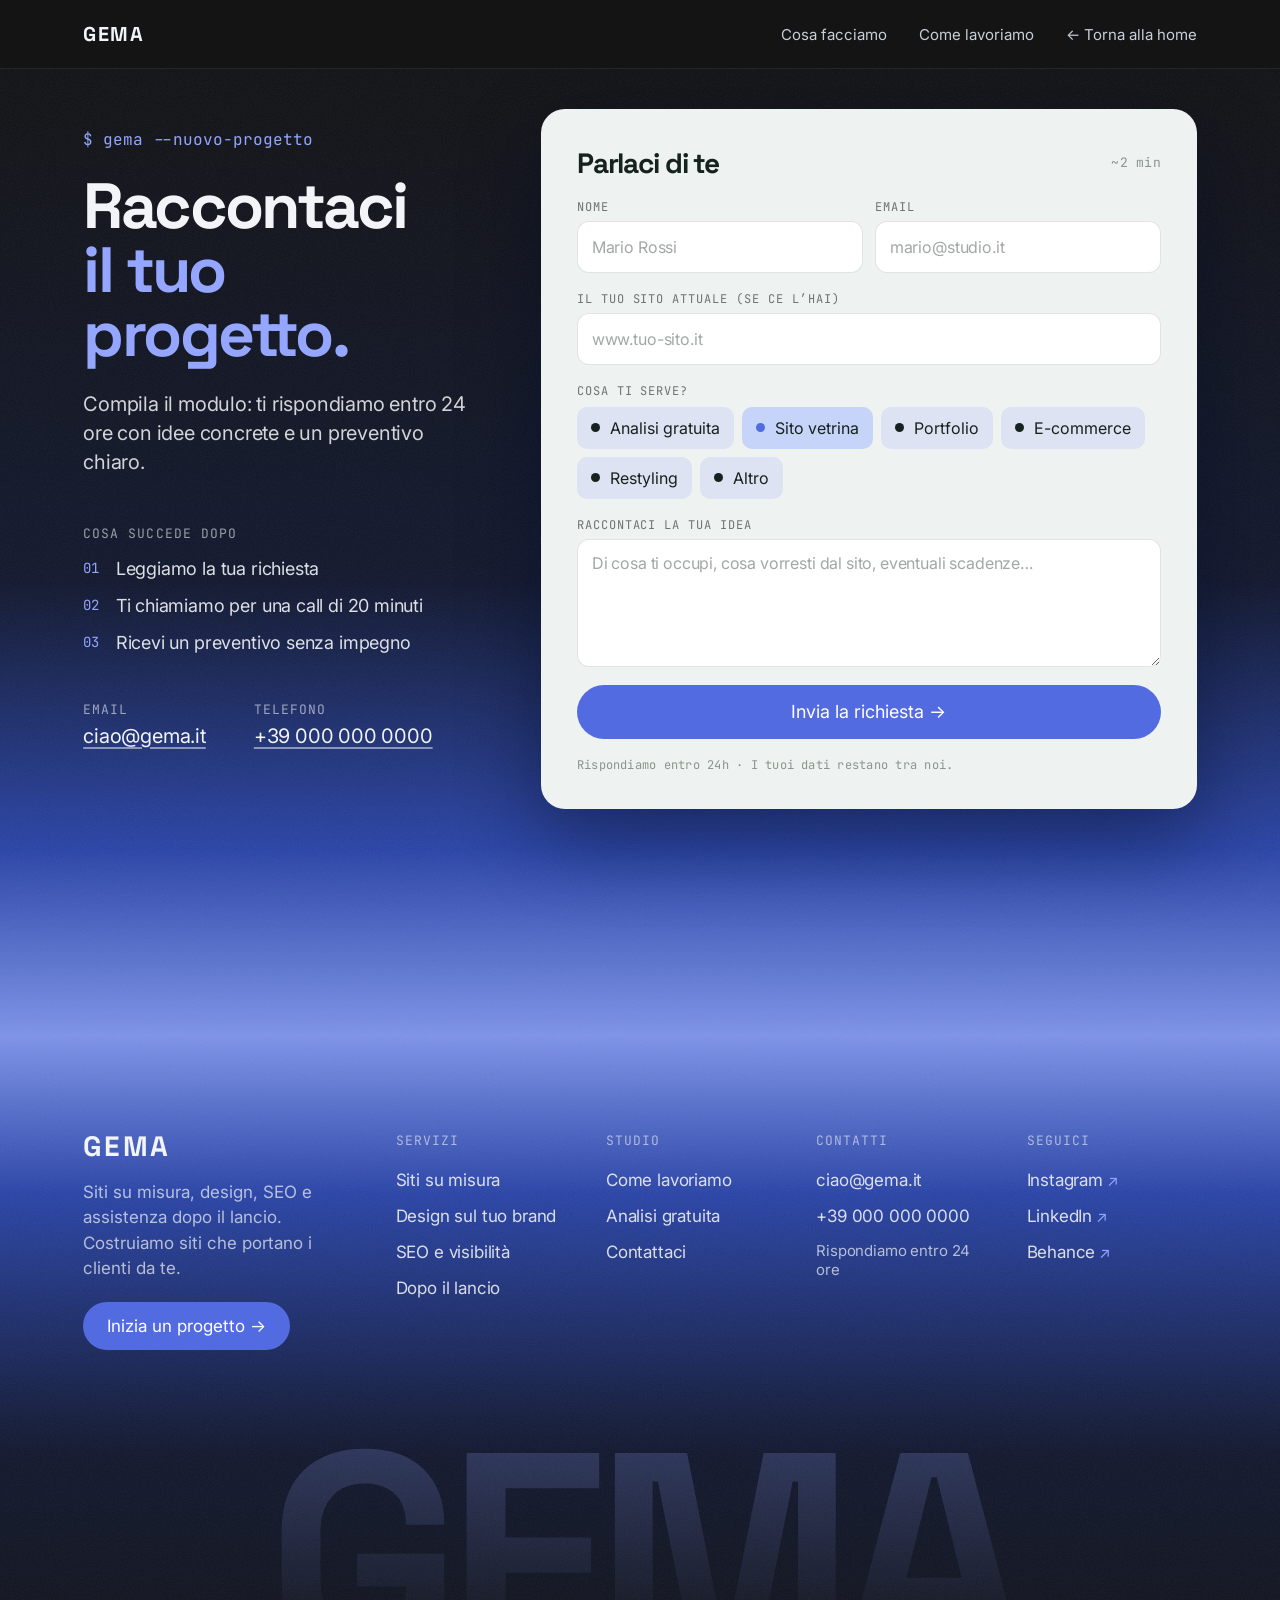
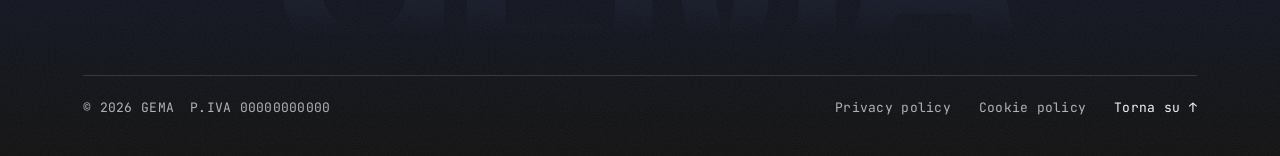
==== contatti.html @ 719aada1 "Sito dal Figma "sito definitivo": home, pagina contatti e transizioni - Home: hero con sfondo Matrix" ====
<!doctype html>
<html lang="it">
<head>
<meta charset="utf-8">
<meta name="viewport" content="width=device-width, initial-scale=1">
<title>Contattaci — GEMA</title>
<meta name="description" content="Raccontaci il tuo progetto: ti rispondiamo entro 24 ore con idee concrete e un preventivo chiaro.">
<link rel="preconnect" href="https://fonts.googleapis.com">
<link rel="preconnect" href="https://fonts.gstatic.com" crossorigin>
<link href="https://fonts.googleapis.com/css2?family=Space+Grotesk:wght@700&family=Inter:wght@400&family=JetBrains+Mono:wght@400&display=swap" rel="stylesheet">
<link rel="stylesheet" href="assets/css/gema.css">
<!-- La pagina contatti si apre sempre dall'inizio: niente ripristino della posizione di scroll -->
<script>try{if("scrollRestoration" in history)history.scrollRestoration="manual"}catch(e){}</script>
<script>try{if(sessionStorage.getItem("gema-pt"))document.documentElement.classList.add("pt-arrive")}catch(e){}</script>
</head>
<body id="top" data-scroll-top>

<!-- Pannello della transizione d'ingresso (visibile solo arrivando dal pulsante "Contattaci") -->
<div class="pt-cover pt-in" aria-hidden="true"><p class="pt-word display">Raccontaci<br><span class="acc">il tuo progetto.</span></p></div>

<header class="topbar show" data-always aria-label="Navigazione">
  <div class="topbar-in">
    <a href="index.html" class="logo">GEMA</a>
    <nav class="topbar-links">
      <a href="index.html#cosa-facciamo">Cosa facciamo</a>
      <a href="index.html#come-lavoriamo">Come lavoriamo</a>
      <a class="back" href="index.html">← Torna alla home</a>
    </nav>
  </div>
</header>

<main>
<section class="contact" aria-labelledby="con-h">
  <div class="grain"></div>
  <div class="wrap">
    <div class="info">
      <div class="head">
        <p class="cmd reveal">$ gema --nuovo-progetto</p>
        <h1 class="display reveal" id="con-h">Raccontaci<br><span class="acc">il tuo progetto.</span></h1>
        <p class="lead reveal" style="--d:.08s">Compila il modulo: ti rispondiamo entro 24 ore con idee concrete e un preventivo chiaro.</p>
      </div>
      <div class="reveal" style="--d:.16s;display:flex;flex-direction:column;gap:16px">
        <p class="mini">COSA SUCCEDE DOPO</p>
        <ol class="next">
          <li><span>01</span>Leggiamo la tua richiesta</li>
          <li><span>02</span>Ti chiamiamo per una call di 20 minuti</li>
          <li><span>03</span>Ricevi un preventivo senza impegno</li>
        </ol>
      </div>
      <div class="direct reveal" style="--d:.22s">
        <div><p class="mini">EMAIL</p><a href="mailto:ciao@gema.it">ciao@gema.it</a></div>
        <div><p class="mini">TELEFONO</p><a href="tel:+390000000000">+39 000 000 0000</a></div>
      </div>
    </div>

    <form class="form-card reveal" style="--d:.12s" data-form="progetto" novalidate>
      <div class="top"><h2>Parlaci di te</h2><span class="time">~2 min</span></div>
      <div class="pair">
        <label class="field"><span>NOME</span><input name="nome" placeholder="Mario Rossi" autocomplete="name" required></label>
        <label class="field"><span>EMAIL</span><input name="email" type="email" placeholder="mario@studio.it" autocomplete="email" required></label>
      </div>
      <label class="field"><span>IL TUO SITO ATTUALE (SE CE L’HAI)</span><input name="sito" placeholder="www.tuo-sito.it" autocomplete="url" inputmode="url"></label>
      <fieldset class="field">
        <legend>COSA TI SERVE?</legend>
        <div class="choice">
          <button type="button" class="chip" aria-pressed="false" data-analisi><i class="dot"></i>Analisi gratuita</button>
          <button type="button" class="chip on" aria-pressed="true"><i class="dot on"></i>Sito vetrina</button>
          <button type="button" class="chip" aria-pressed="false"><i class="dot"></i>Portfolio</button>
          <button type="button" class="chip" aria-pressed="false"><i class="dot"></i>E-commerce</button>
          <button type="button" class="chip" aria-pressed="false"><i class="dot"></i>Restyling</button>
          <button type="button" class="chip" aria-pressed="false"><i class="dot"></i>Altro</button>
        </div>
      </fieldset>
      <label class="field"><span>RACCONTACI LA TUA IDEA</span><textarea name="idea" placeholder="Di cosa ti occupi, cosa vorresti dal sito, eventuali scadenze…"></textarea></label>
      <button class="btn" type="submit">Invia la richiesta →</button>
      <p class="foot" aria-live="polite">Rispondiamo entro 24h · I tuoi dati restano tra noi.</p>
    </form>
  </div>
</section>
</main>

<footer class="footer from-light">
  <div class="grain"></div>
  <div class="wrap">
    <div class="fgrid">
      <div class="fbrand">
        <a href="index.html#top" class="logo">GEMA</a>
        <p>Siti su misura, design, SEO e assistenza dopo il lancio. Costruiamo siti che portano i clienti da te.</p>
        <a class="btn btn-sm" href="#top">Inizia un progetto →</a>
      </div>
      <nav class="fcol" aria-label="Servizi">
        <p class="mini">SERVIZI</p>
        <a href="index.html#cosa-facciamo">Siti su misura</a>
        <a href="index.html#cosa-facciamo">Design sul tuo brand</a>
        <a href="index.html#cosa-facciamo">SEO e visibilità</a>
        <a href="index.html#cosa-facciamo">Dopo il lancio</a>
      </nav>
      <nav class="fcol" aria-label="Studio">
        <p class="mini">STUDIO</p>
        <a href="index.html#come-lavoriamo">Come lavoriamo</a>
        <a href="index.html#top">Analisi gratuita</a>
        <a href="#top">Contattaci</a>
      </nav>
      <div class="fcol">
        <p class="mini">CONTATTI</p>
        <a href="mailto:ciao@gema.it">ciao@gema.it</a>
        <a href="tel:+390000000000">+39 000 000 0000</a>
        <span>Rispondiamo entro 24 ore</span>
      </div>
      <nav class="fcol" aria-label="Social">
        <p class="mini">SEGUICI</p>
        <a href="#">Instagram<span class="arr">↗</span></a>
        <a href="#">LinkedIn<span class="arr">↗</span></a>
        <a href="#">Behance<span class="arr">↗</span></a>
      </nav>
    </div>
  </div>
  <p class="fmark" aria-hidden="true">GEMA</p>
  <div class="bottom">
    <div class="brand"><span>© 2026 GEMA</span><span>P.IVA 00000000000</span></div>
    <div class="legal"><a href="#">Privacy policy</a><a href="#">Cookie policy</a><a class="top" href="#top">Torna su ↑</a></div>
  </div>
</footer>

<script src="assets/js/site.js"></script>
</body>
</html>
---- assets/css/gema.css ----
:root{
  --bg:#141414;
  --ink:#f2f4f7;
  --ink-85:rgba(242,244,247,.85);
  --ink-70:rgba(242,244,247,.7);
  --ink-42:rgba(242,244,247,.42);
  --accent:#94a6ff;
  --btn:#536be1;
  --card:#eef2f0;
  --card-ink:#16221d;
  --card-mute:#42514b;
  --card-mute2:#8a958f;
  --chip:#dde3f2;
  --chip-on:#c7d4fa;
  --pad:clamp(20px,6.5vw,98px);
  --mono:"JetBrains Mono",ui-monospace,monospace;
  --sans:Inter,system-ui,sans-serif;
  --display:"Space Grotesk",Inter,sans-serif;
  --ease:cubic-bezier(.16,1,.3,1);
  /* gradienti delle sezioni (dal file Figma) */
  --grad-down:linear-gradient(180deg,#141414 0%,#141a30 56.137%,#2c46a6 82%,#7d93e6 100%);
  --grad-up:linear-gradient(0deg,#141414 0%,#141a30 45%,#2c46a6 82%,#7d93e6 100%);
}
*{box-sizing:border-box}
html{scroll-behavior:smooth}
@media (prefers-reduced-motion:reduce){html{scroll-behavior:auto}}
body{margin:0;background:var(--bg);color:var(--ink);font-family:var(--sans);-webkit-font-smoothing:antialiased;text-rendering:optimizeLegibility}
a{color:inherit;text-decoration:none}
button,input,textarea{font:inherit;color:inherit}
p{margin:0}
h1,h2,h3{margin:0;font-weight:700}
.sr-only{position:absolute;width:1px;height:1px;overflow:hidden;clip:rect(0 0 0 0);white-space:nowrap}

/* ---------- elementi comuni ---------- */
.wrap{position:relative;max-width:1512px;margin:0 auto;padding:0 var(--pad)}
.cmd{font:400 16px/normal var(--mono);color:var(--accent)}
.display{font-family:var(--display);font-weight:700;line-height:1}
.display .dim{color:var(--ink-42)}
.display .acc{color:var(--accent)}
.btn{display:inline-flex;align-items:center;justify-content:center;height:58px;padding:0 32px;border:0;border-radius:999px;background:var(--btn);color:#fff;font:400 22px/normal var(--sans);white-space:nowrap;cursor:pointer;transition:background .2s,transform .2s var(--ease)}
.btn:hover{background:#6479ea}
.btn:active{transform:scale(.98)}
.btn:focus-visible,.chip:focus-visible,a:focus-visible{outline:2px solid var(--accent);outline-offset:3px}
.dot{display:inline-block;flex:none;width:9px;height:9px;border-radius:50%;background:var(--card-ink)}
.dot.on{background:var(--btn)}
/* Grana: rumore monocromatico bianco al 7% (effetto "Noise" del Figma) */
.grain{position:absolute;inset:0;pointer-events:none;z-index:1;opacity:.6;mix-blend-mode:screen;
  background-image:url("data:image/svg+xml;utf8,<svg xmlns='http://www.w3.org/2000/svg' width='220' height='220'><filter id='n'><feTurbulence type='fractalNoise' baseFrequency='.85' numOctaves='2' stitchTiles='stitch'/><feColorMatrix values='0 0 0 0 1  0 0 0 0 1  0 0 0 0 1  0 0 0 -1.6 1.05'/></filter><rect width='100%' height='100%' filter='url(%23n)' opacity='.07'/></svg>")}

/* ---------- [01] Hero ---------- */
.hero{position:relative;height:100vh;min-height:760px;background:var(--bg);overflow:hidden}
.matrix{position:absolute;inset:0;z-index:0;overflow:hidden;background:var(--bg);pointer-events:none}
.matrix-canvas{position:absolute;inset:0;display:block;width:100%;height:100%}
/* Velo: radiale scuro dietro ai testi (dal frame Figma), tiene leggibile la pioggia */
.veil{position:absolute;inset:0;z-index:1;pointer-events:none;background:radial-gradient(50% 43% at 40% 47%,rgba(20,20,20,.94) 0%,rgba(20,20,20,.82) 50%,rgba(20,20,20,0) 100%)}
/* Sfumatura in basso: la pioggia si dissolve nel fondo della sezione successiva, senza stacco */
.fade{position:absolute;left:0;right:0;bottom:0;height:38%;z-index:1;pointer-events:none;background:linear-gradient(180deg,rgba(20,20,20,0) 0%,rgba(20,20,20,.55) 45%,rgba(20,20,20,.9) 80%,#141414 100%)}
.hero .wrap{height:100%;z-index:2}
.nav{position:absolute;z-index:3;top:0;left:0;right:0;max-width:1512px;margin:0 auto;display:flex;align-items:center;justify-content:space-between;padding:24px clamp(20px,3.7vw,56px)}
.nav .logo{font:700 20px/normal var(--display);letter-spacing:.08em}
.nav a.link{font:400 14px/normal var(--sans);color:#c9ced8;transition:color .2s}
.nav a.link:hover{color:var(--ink)}
.hero-content{position:absolute;left:var(--pad);right:var(--pad);top:calc(50% - 234px);display:flex;flex-direction:column;gap:36px;max-width:1016px}
.hero-title{display:flex;flex-direction:column;gap:20px}
.hero h1{font-size:clamp(40px,5.03vw,76px);letter-spacing:-.04em;color:var(--ink)}
.hero .sub{font:400 20px/1.45 var(--sans);letter-spacing:-.01em;color:var(--ink-85);max-width:560px}
 /* Slider "Scorri per l'analisi gratuita" */
.slide{position:relative;width:620px;max-width:100%;height:72px;border-radius:999px;border:1px solid rgba(242,244,247,.22);background:rgba(20,20,20,.85);-webkit-backdrop-filter:blur(6px);backdrop-filter:blur(6px);overflow:hidden;user-select:none;-webkit-user-select:none}
.slide-fill{position:absolute;left:0;top:0;bottom:0;width:70px;border-radius:999px;background:linear-gradient(90deg,rgba(83,107,225,.08),rgba(83,107,225,.5))}
.slide-label{position:absolute;inset:0;display:flex;align-items:center;justify-content:center;padding-left:64px;font:400 17px/normal var(--mono);cursor:pointer;
  background:linear-gradient(90deg,rgba(242,244,247,.45) 0%,rgba(242,244,247,.45) 35%,#fff 50%,rgba(242,244,247,.45) 65%,rgba(242,244,247,.45) 100%);background-size:200% 100%;
  -webkit-background-clip:text;background-clip:text;color:transparent;animation:slideShine 2.8s linear infinite}
@keyframes slideShine{from{background-position:100% 0}to{background-position:-100% 0}}
.slide-knob{position:absolute;left:6px;top:6px;width:58px;height:58px;border:0;border-radius:50%;background:var(--btn);color:#fff;font-size:24px;line-height:1;cursor:grab;touch-action:none;box-shadow:0 6px 22px rgba(83,107,225,.45);transition:background .2s}
.slide-knob:hover{background:#6479ea}
.slide-knob:active{cursor:grabbing}
.slide-knob:focus-visible{outline:2px solid var(--accent);outline-offset:3px}
.slide.done .slide-knob{background:#fff;color:var(--btn)}
.scroll-hint{position:absolute;left:var(--pad);bottom:104px;display:flex;align-items:center;gap:20px;font:400 14px/normal var(--mono);color:var(--ink-70)}
.review{position:absolute;right:var(--pad);bottom:103px;width:380px;display:flex;flex-direction:column;gap:16px;padding:24px 28px;border:1px solid rgba(242,244,247,.14);border-radius:24px;background:rgba(20,20,20,.85);-webkit-backdrop-filter:blur(8px);backdrop-filter:blur(8px)}
.review .cmd{font-size:13px;letter-spacing:.02em}
.review blockquote{margin:0;font:400 21px/1.35 var(--sans);letter-spacing:-.01em}
.review .who{display:flex;align-items:center;justify-content:space-between;gap:12px;font:400 15px/normal var(--sans);color:var(--ink-70)}
.review .stars{color:var(--accent)}

/* ---------- [02] Cosa facciamo ---------- */
.services{position:relative;height:400vh}
.services .stage{position:sticky;top:0;height:100vh;min-height:700px;overflow:hidden;background:var(--grad-down)}
.services .wrap{height:100%;z-index:2}
.svc-title{position:absolute;left:var(--pad);top:calc(50% - 78px);width:640px;max-width:44%}
.svc-title .cmd,.svc-title .line2{display:block;transition:opacity .35s var(--ease),transform .35s var(--ease)}
.svc-title.swap .cmd,.svc-title.swap .line2{opacity:0;transform:translateY(10px)}
.svc-title h2{margin-top:20px;font-size:clamp(36px,3.84vw,58px);letter-spacing:-.04em}
.progress{position:absolute;left:var(--pad);bottom:104px;display:flex;align-items:center;gap:20px;font:400 14px/normal var(--mono);color:var(--ink-70)}
.progress .bars{display:flex;gap:8px}
.progress .bars i{display:block;width:36px;height:2px;background:rgba(242,244,247,.25);transition:background .3s}
.progress .bars i.on{background:var(--ink)}
.svc-card{position:absolute;right:var(--pad);top:0;width:656px;max-width:calc(56% - 20px);transform-origin:50% 0;will-change:transform,opacity}
.card{display:flex;flex-direction:column;gap:44px;padding:52px 48px 60px;border-radius:24px;background:var(--card);color:var(--card-ink);box-shadow:0 -12px 60px rgba(0,0,0,.35)}
.card .visual{display:flex;flex-direction:column;gap:22px}
.card .visual img{display:block;width:100%;max-width:560px;height:auto;aspect-ratio:560/210}
.card .tag{font:400 13px/normal var(--mono);letter-spacing:.02em;color:var(--card-mute2)}
.card .desc{font:400 26px/1.38 var(--sans);letter-spacing:-.01em}
.card .incl{display:flex;flex-direction:column;gap:16px}
.card .incl p{font:400 14px/normal var(--mono);letter-spacing:.08em;text-transform:uppercase;color:var(--card-mute)}
.chips{display:flex;gap:12px}
.chip{display:flex;align-items:center;gap:12px;padding:16px 18px;border-radius:10px;background:var(--chip);font:400 18px/normal var(--sans);color:var(--card-ink);white-space:nowrap}
.chips .chip{flex:1 0 0;min-width:0}
.chip.on{background:var(--chip-on)}
.svc-head{display:none}

/* ---------- [04] Come lavoriamo ---------- */
.method{position:relative;background:var(--grad-up);padding:110px 0 180px;overflow:hidden}
.method .wrap{z-index:2}
.method .cmd{color:#0d123b}
.method h2{margin-top:20px;font-size:clamp(36px,3.84vw,58px);letter-spacing:-.04em;color:#0d123b}
.method h2 .w{color:#fff}
.thread-outer{margin-top:96px;position:relative}
.thread{position:relative;width:1316px;height:1740px;transform-origin:0 0}
.thread svg.path{position:absolute;left:269px;top:0;width:778px;height:1740px;overflow:visible}
.thread .rail{stroke:rgba(242,244,247,.14);stroke-width:2;fill:none}
.thread .wire{stroke:var(--accent);stroke-width:12;fill:none;stroke-linecap:round}
.node{position:absolute;width:22px;height:22px;margin:-11px 0 0 -11px;border-radius:50%;background:#141a30;border:2px solid rgba(148,166,255,.5);transition:background .3s,border-color .3s,border-width .3s;z-index:4}
.node.on{background:var(--accent);border:3px solid var(--ink)}
.node .halo{position:absolute;left:50%;top:50%;width:48px;height:48px;margin:-24px 0 0 -24px;border-radius:50%;background:rgba(148,166,255,.28);transform:scale(0);transition:transform .4s var(--ease);z-index:-1}
.node.active .halo{transform:scale(1);animation:halo 2.4s ease-in-out infinite}
@keyframes halo{50%{box-shadow:0 0 0 8px rgba(148,166,255,.12)}}
.node.end{background:transparent;border-color:transparent}
.node.end.on{background:var(--ink);border-color:var(--ink)}
.step{position:absolute;width:540px;display:flex;flex-direction:column;gap:22px;padding:40px;border-radius:24px;z-index:3;
  background:#1a2036;border:1px solid rgba(242,244,247,.08);filter:drop-shadow(0 -12px 30px rgba(0,0,0,.25));
  transition:background .45s var(--ease),border-color .45s,filter .45s}
.step .row{display:flex;justify-content:space-between;font:400 14px/normal var(--mono);letter-spacing:.02em;color:rgba(242,244,247,.35);transition:color .45s}
.step h3{font-size:40px;letter-spacing:-.04em;color:rgba(242,244,247,.5);transition:color .45s}
.step .txt{font:400 19px/1.4 var(--sans);letter-spacing:-.01em;color:rgba(242,244,247,.35);transition:color .45s}
.step .state{display:flex;align-items:center;gap:12px;width:200px;padding:16px 18px;border-radius:10px;background:rgba(242,244,247,.06);font:400 18px/normal var(--sans);color:rgba(242,244,247,.45);transition:background .45s,color .45s}
.step .state .dot{background:rgba(242,244,247,.35);transition:background .45s}
.step.active,.step.done{background:var(--card);border-color:transparent;filter:drop-shadow(0 -12px 30px rgba(0,0,0,.35))}
.step.active .row .c,.step.done .row .c{color:var(--card-mute2)}
.step.active .row .n,.step.done .row .n{color:var(--card-mute)}
.step.active h3,.step.done h3{color:var(--card-ink)}
.step.active .txt,.step.done .txt{color:var(--card-mute)}
.step.active .state{background:var(--chip-on);color:var(--card-ink)}
.step.active .state .dot{background:var(--btn)}
.step.done .state{background:var(--chip);color:var(--card-ink)}
.step.done .state .dot{background:var(--card-ink)}
.cta{display:flex;flex-direction:column;align-items:center;gap:28px;text-align:center}
.cta .rail-v{width:2px;height:56px;background:rgba(242,244,247,.14);position:relative;overflow:hidden}
.cta .rail-v::after{content:"";position:absolute;inset:0;background:var(--accent);transform:scaleY(0);transform-origin:top;transition:transform .6s var(--ease)}
.cta.lit .rail-v::after{transform:scaleY(1)}
.method .cta .cmd{margin:0;color:var(--accent)}
.cta h2{margin:0;font-size:clamp(40px,4.76vw,72px);letter-spacing:-.04em;color:var(--ink)}
.cta h2 .dim{color:var(--ink-42)}
.cta .sub{font:400 20px/1.45 var(--sans);color:rgba(242,244,247,.8)}
.cta .btn{width:224px}

/* ---------- [05] Contattaci ---------- */
.contact{position:relative;background:var(--grad-down);padding:calc(68px + clamp(20px,4.5vh,72px)) 0 227px;min-height:100vh}
.contact .wrap{align-items:start}
/* modulo compatto: deve stare tutto nello schermo appena si entra nella pagina */
.contact .form-card{gap:18px;padding:36px 36px 36px}
.contact .form-card .top h2{font-size:28px}
.contact .form-card .pair{gap:12px}
.contact .field{gap:6px}
.contact .field legend{margin-bottom:8px}
.contact .field input{height:52px;padding:12px 14px;font-size:16px}
.contact .field textarea{height:128px;padding:12px 14px;font-size:16px}
.contact .choice{gap:8px}
.contact .choice .chip{padding:11px 14px;gap:10px;font-size:16px}
.contact .form-card .btn{height:54px;font-size:18px}
.contact .info{padding-top:8px}
.contact .wrap{z-index:2;display:grid;grid-template-columns:minmax(0,1fr) 656px;gap:40px 60px}
.contact .info{display:flex;flex-direction:column;gap:48px;padding-top:20px}
.contact .head{display:flex;flex-direction:column;gap:24px}
.contact h1{font-size:clamp(44px,5vw,76px);letter-spacing:-.04em;margin-top:0}
.contact .lead{font:400 20px/1.45 var(--sans);letter-spacing:-.01em;color:var(--ink-85);max-width:430px}
.mini{font:400 13px/normal var(--mono);letter-spacing:.08em;color:rgba(242,244,247,.6)}
.next{display:flex;flex-direction:column;gap:16px;margin:0;padding:0;list-style:none}
.next li{display:flex;align-items:center;gap:16px;font:400 18px/normal var(--sans);letter-spacing:-.01em;color:rgba(242,244,247,.9)}
.next li span{font:400 14px/normal var(--mono);letter-spacing:.02em;color:var(--accent)}
.direct{display:flex;gap:48px}
.direct div{display:flex;flex-direction:column;gap:6px}
.direct a{font:400 20px/normal var(--sans);letter-spacing:-.01em;text-decoration:underline;text-underline-offset:4px;text-decoration-color:rgba(242,244,247,.5)}
.direct a:hover{text-decoration-color:var(--ink)}
.form-card{display:flex;flex-direction:column;gap:28px;padding:40px 44px 44px;border-radius:24px;background:var(--card);color:var(--card-ink);box-shadow:0 30px 80px rgba(5,10,38,.45)}
.form-card .top{display:flex;align-items:center;justify-content:space-between}
.form-card .top h2{font-size:32px;letter-spacing:-.04em;font-family:var(--display)}
.form-card .time{font:400 13px/normal var(--mono);letter-spacing:.02em;color:var(--card-mute2)}
.form-card .pair{display:flex;gap:16px}
.field{display:flex;flex-direction:column;gap:8px;flex:1;min-width:0;border:0;margin:0;padding:0}
.field>span,.field legend{font:400 12px/normal var(--mono);letter-spacing:.08em;color:rgba(22,34,29,.6);padding:0}
.field legend{margin-bottom:10px}
.field input,.field textarea{width:100%;height:56px;padding:16px 18px;border:1px solid rgba(22,34,29,.12);border-radius:12px;background:#fff;font:400 17px/normal var(--sans);letter-spacing:-.01em;color:var(--card-ink);outline:0;transition:border-color .2s,box-shadow .2s}
.field textarea{height:120px;resize:vertical;line-height:1.4}
.field input::placeholder,.field textarea::placeholder{color:rgba(22,34,29,.4)}
.field input:focus,.field textarea:focus{border-color:var(--btn);box-shadow:0 0 0 3px rgba(83,107,225,.15)}
.choice{display:flex;flex-wrap:wrap;gap:10px}
.choice .chip{border:0;cursor:pointer;transition:background .2s}
.choice .chip:hover{background:#d3dbf3}
.choice .chip.on:hover{background:var(--chip-on)}
.form-card .btn{width:100%;height:64px;font-size:20px}
.form-card .foot{font:400 12px/normal var(--mono);letter-spacing:.02em;color:var(--card-mute2)}
.form-card .foot.ok{color:var(--btn)}

/* ---------- Footer ---------- */
.footer{position:relative;overflow:hidden;padding:20px 0 40px;
  background:linear-gradient(180deg,#141414 0%,#141a30 16%,#2c46a6 40%,#141a30 70%,#141414 100%)}
/* sulla pagina contatti il footer riparte dal blu chiaro, come nel Figma */
.footer.from-light{padding-top:40px;background:linear-gradient(180deg,#7d93e6 0%,#2c46a6 22%,#141a30 58%,#141414 100%)}
.footer .wrap{z-index:2}
.closing{display:flex;flex-direction:column;align-items:center;gap:28px;text-align:center;margin-bottom:140px}
.closing .cmd{color:var(--ink)}
.closing h2{font-size:clamp(36px,4.76vw,72px);letter-spacing:-.04em}
.closing .btn{height:64px;padding:0 36px;font-size:20px}
.fgrid{display:grid;grid-template-columns:minmax(0,1.6fr) repeat(4,minmax(0,1fr));gap:48px 40px;padding-top:56px}
.fbrand{display:flex;flex-direction:column;align-items:flex-start;gap:20px;max-width:360px}
.fbrand .logo{font:700 28px/1 var(--display);letter-spacing:.08em}
.fbrand p{font:400 17px/1.5 var(--sans);color:var(--ink-70)}
.btn-sm{height:48px;padding:0 24px;font-size:17px}
.fcol{display:flex;flex-direction:column;align-items:flex-start;gap:14px}
.fcol .mini{margin-bottom:6px}
.fcol a,.fcol span{font:400 17px/1.3 var(--sans);letter-spacing:-.01em;color:rgba(242,244,247,.88);transition:color .2s}
.fcol span{color:var(--ink-70);font-size:15px}
.fcol a:hover{color:#fff}
.fcol a .arr{display:inline-block;margin-left:4px;color:var(--accent);transition:transform .2s var(--ease)}
.fcol a:hover .arr{transform:translate(2px,-2px)}
.fmark{position:relative;z-index:1;margin:90px 0 0;font:700 clamp(96px,23vw,350px)/.8 var(--display);letter-spacing:-.05em;text-align:center;white-space:nowrap;user-select:none;
  background:linear-gradient(180deg,rgba(148,166,255,.22) 0%,rgba(148,166,255,0) 85%);-webkit-background-clip:text;background-clip:text;color:transparent}
.bottom{position:relative;z-index:2;max-width:1512px;margin:0 auto;padding:24px var(--pad) 0;display:flex;justify-content:space-between;align-items:center;gap:16px}
.bottom::before{content:"";position:absolute;top:0;left:var(--pad);right:var(--pad);height:1px;background:rgba(242,244,247,.14)}
.bottom .brand{display:flex;align-items:center;gap:16px;flex-wrap:wrap}
.bottom .brand span,.bottom .legal a{font:400 13px/normal var(--mono);letter-spacing:.02em;color:var(--ink-70)}
.bottom .legal{display:flex;gap:28px}
.bottom .legal a:hover{color:var(--ink)}
.bottom .legal a.top{color:var(--ink)}

/* ---------- Navbar fissa ---------- */
.topbar{position:fixed;top:0;left:0;right:0;z-index:50;transform:translateY(-110%);transition:transform .55s var(--ease);
  background:rgba(20,20,20,.72);-webkit-backdrop-filter:blur(14px) saturate(140%);backdrop-filter:blur(14px) saturate(140%);border-bottom:1px solid rgba(242,244,247,.08)}
.topbar.show{transform:none}
.topbar-in{max-width:1512px;margin:0 auto;height:68px;padding:0 var(--pad);display:flex;align-items:center;justify-content:space-between;gap:24px}
.topbar .logo{font:700 20px/normal var(--display);letter-spacing:.08em}
.topbar-links{display:flex;align-items:center;gap:32px}
.topbar-links a{position:relative;font:400 15px/normal var(--sans);color:#c9ced8;transition:color .2s}
.topbar-links a:hover,.topbar-links a.on{color:var(--ink)}
.topbar-links a::after{content:"";position:absolute;left:50%;bottom:-10px;width:4px;height:4px;margin-left:-2px;border-radius:50%;background:var(--accent);transform:scale(0);transition:transform .3s var(--ease)}
.topbar-links a.on::after{transform:scale(1)}
.topbar .btn{height:42px;padding:0 20px;font-size:15px}
.topbar .back{font:400 15px/normal var(--sans);color:#c9ced8}
.topbar .back:hover{color:var(--ink)}

/* ---------- Transizione verso la pagina contatti ---------- */
.pt-cover{position:fixed;inset:0;z-index:200;display:flex;align-items:center;justify-content:center;padding:0 var(--pad);background:linear-gradient(160deg,#2c46a6 0%,#536be1 100%)}
.pt-word{font-size:clamp(40px,6vw,96px);letter-spacing:-.04em;text-align:center;color:#fff;opacity:0;transform:translateY(18px);transition:opacity .35s ease,transform .55s var(--ease)}
.pt-word .acc{color:#c7d4fa}
.pt-cover.lit .pt-word{opacity:1;transform:none}
.pt-cover .pt-word .cmd{display:block;margin-bottom:28px;font-size:16px;letter-spacing:0;color:#fff;opacity:.85}
/* uscita del pannello dopo l'invio del modulo: stessa salita dell'ingresso nella pagina contatti */
.pt-cover.leave{transform:translateY(-100%);transition:transform 1.05s cubic-bezier(.7,0,.2,1)}
.pt-cover.leave .pt-word{opacity:0;transform:translateY(-12vh);transition:opacity .5s ease,transform 1s cubic-bezier(.7,0,.2,1)}
.pt-cover.pt-in{display:none}
html.pt-arrive .pt-cover.pt-in{display:flex}
html.pt-arrive .pt-cover.pt-in .pt-word{opacity:1;transform:none}
html.pt-go .pt-cover.pt-in{transform:translateY(-100%);transition:transform 1.05s cubic-bezier(.7,0,.2,1)}
html.pt-go .pt-cover.pt-in .pt-word{opacity:0;transform:translateY(-12vh);transition:opacity .5s ease,transform 1s cubic-bezier(.7,0,.2,1)}
html.pt-arrive .reveal{opacity:0;transform:translateY(48px)}
html.pt-go .reveal{opacity:1;transform:none;transition:opacity .8s ease calc(.45s + var(--d,0s)),transform 1.1s var(--ease) calc(.45s + var(--d,0s))}

/* ---------- schermi medi ---------- */
@media (max-width:1440px){
  .svc-title{max-width:calc(50% - 40px)}
  .svc-title h2{font-size:clamp(32px,3.3vw,58px)}
  .svc-card{max-width:calc(50% - 10px)}
  .card{padding:40px 36px 44px;gap:32px}
  .card .desc{font-size:clamp(19px,1.75vw,26px)}
  .chips{flex-wrap:wrap}
  .chips .chip{flex:1 0 max-content}
}
@media (max-width:1180px){
  .review{display:none}
  .fgrid{grid-template-columns:repeat(3,minmax(0,1fr))}
  .fbrand{grid-column:1/-1;max-width:520px}
  .contact .wrap{grid-template-columns:1fr}
  .form-card{max-width:656px;margin-top:0}
}
/* ---------- telefono e tablet stretti ---------- */
@media (max-width:900px){
  .hero{height:auto;min-height:100vh;padding:150px 0 120px}
  .hero .wrap{height:auto}
  .hero-content{position:static}
        .scroll-hint{display:none}
  .slide-label{font-size:14px;white-space:nowrap;padding-left:60px}
  .br-lg{display:none}
  .services{height:auto}
  .services .stage{position:relative;height:auto;min-height:0;padding:110px 0 120px}
  .services .wrap{height:auto}
  .svc-title,.progress{position:static}
  .svc-title{max-width:none;width:auto}
  .svc-title .cmd,.svc-title .line2{display:none}
  .svc-title h2{margin:0 0 48px}
  .svc-title h2 .dim{color:var(--ink)}
  .progress{display:none}
  .svc-card{position:relative;right:auto;width:auto;max-width:none;transform:none !important;opacity:1 !important;top:auto !important;margin-bottom:40px}
  .svc-head{display:block;margin-bottom:16px}
  .svc-head .cmd{display:block;margin-bottom:8px}
  .svc-head h3{font:700 32px/1 var(--display);letter-spacing:-.04em}
  .card{padding:28px 22px 30px;gap:28px}
  .card .desc{font-size:20px}
  .chips{flex-wrap:wrap}
  .chips .chip{flex:1 1 auto}
  .thread-outer{margin-top:56px}
  .thread{width:auto !important;height:auto !important;transform:none !important;display:flex;flex-direction:column;gap:24px;padding-left:28px}
  .thread::before{content:"";position:absolute;left:8px;top:0;bottom:0;width:2px;background:rgba(242,244,247,.14)}
  .thread svg.path,.thread .node{display:none}
  .step{position:relative;left:auto !important;top:auto !important;width:auto;padding:28px 24px}
  .step h3{font-size:32px}
  .step .txt{font-size:17px}
  .cta{margin-top:72px}
  .contact{padding-bottom:140px}
  .form-card{padding:28px 22px}
  .form-card .pair{flex-direction:column}
  .contact{padding-top:calc(60px + 32px)}
  .footer{padding-top:110px}
  .closing{margin-bottom:96px}
  .fgrid{grid-template-columns:1fr 1fr;gap:40px 24px}
  .fbrand{grid-column:1/-1}
  .fmark{margin-top:64px}
  .bottom{flex-direction:column;align-items:flex-start;gap:16px}
  .topbar-links a:not(.btn):not(.back){display:none}
  .topbar-in{height:60px}
  .contact{padding-top:120px}
  .bottom .legal{flex-wrap:wrap;gap:12px 20px}
  .direct{flex-wrap:wrap;gap:24px}
}
@media (prefers-reduced-motion:reduce){
  .node.active .halo{animation:none}
  .topbar{transition:none}
  .slide-label{animation:none;color:rgba(242,244,247,.8);background:none}
  .svc-title .cmd,.svc-title .line2{transition:none}
}
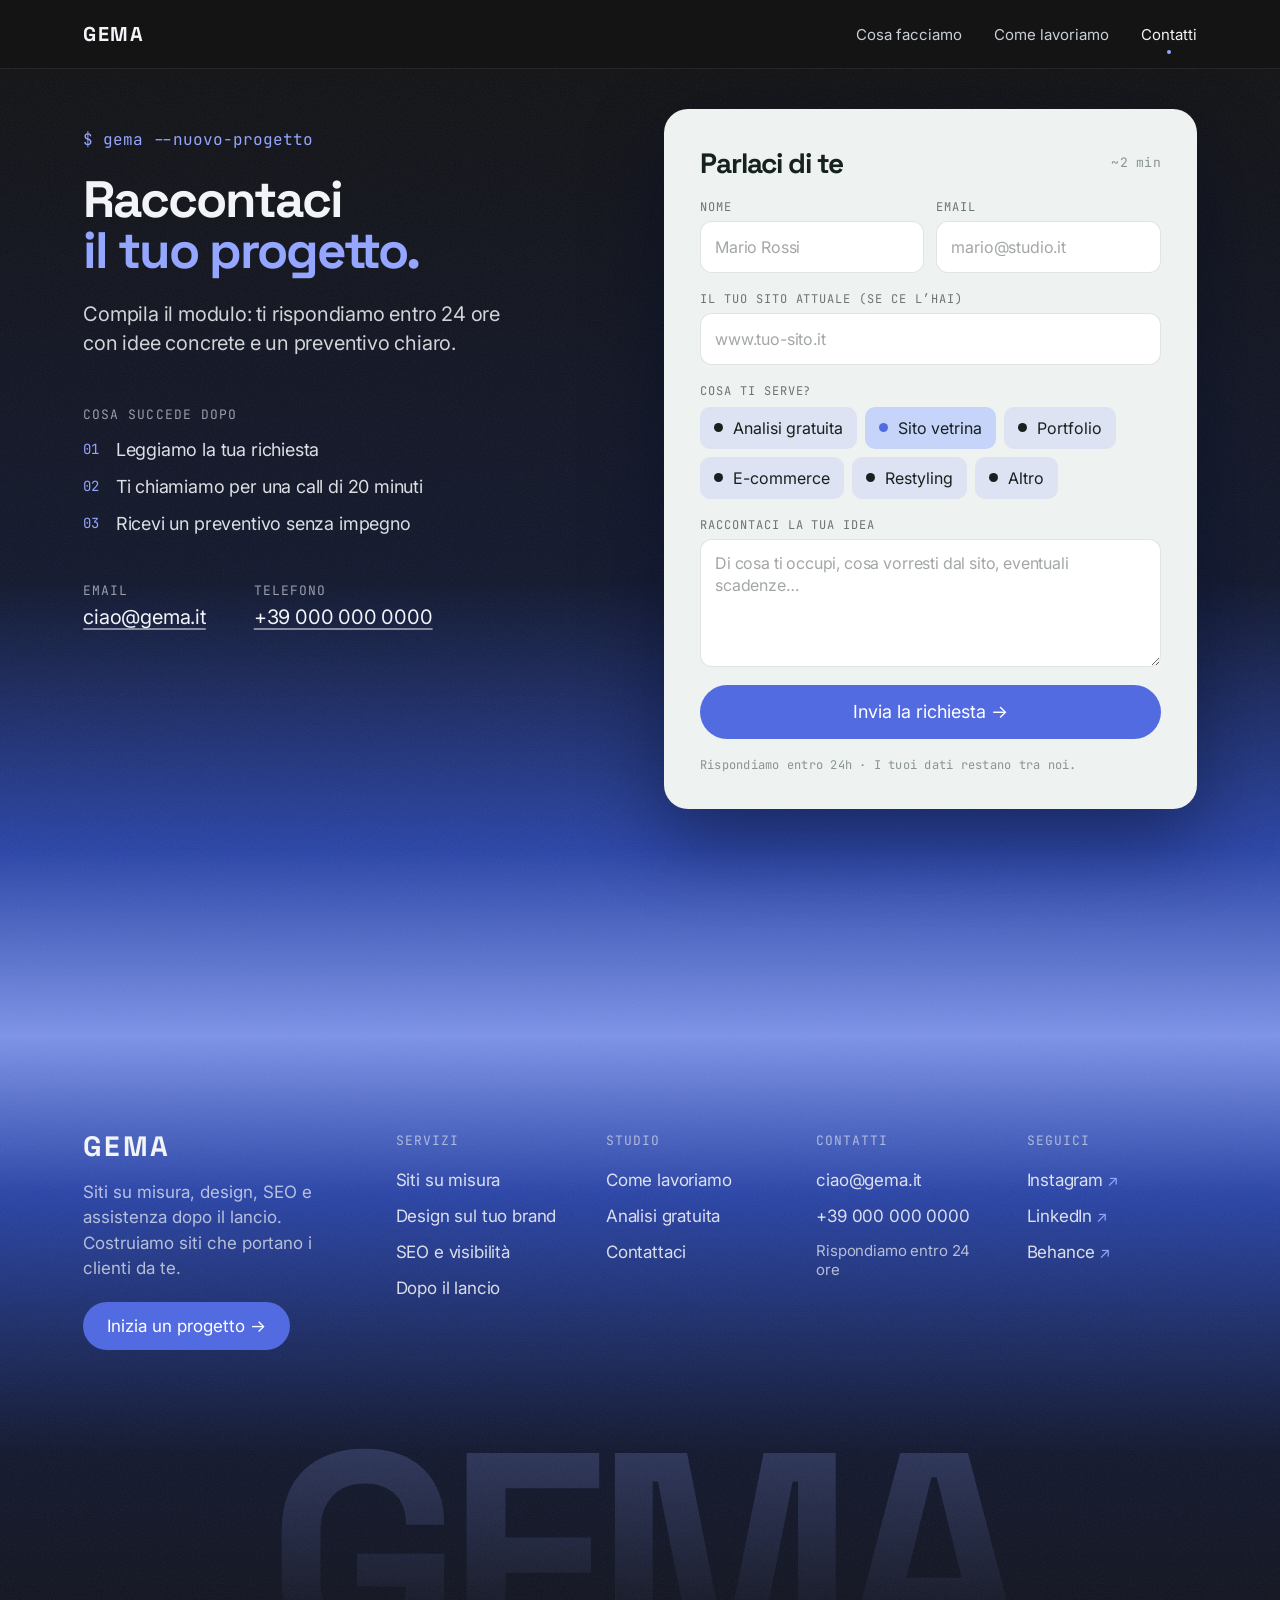
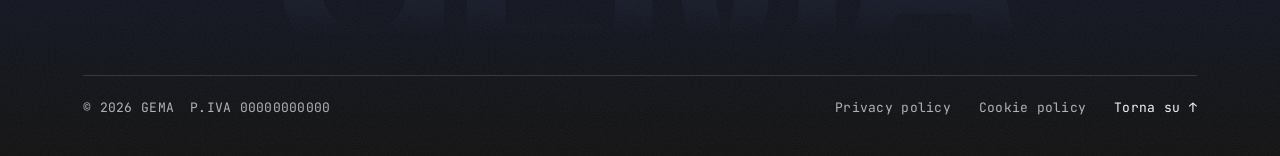
==== commit 7740102c: "Responsive: scroll delle sezioni su mobile, tablet e portatili bassi - Cosa facciamo: card impilate " ====
--- a/contatti.html
+++ b/contatti.html
@@ -24,7 +24,7 @@
     <nav class="topbar-links">
       <a href="index.html#cosa-facciamo">Cosa facciamo</a>
       <a href="index.html#come-lavoriamo">Come lavoriamo</a>
-      <a class="back" href="index.html">← Torna alla home</a>
+      <a class="current on" href="contatti.html" aria-current="page">Contatti</a>
     </nav>
   </div>
 </header>
--- a/assets/css/gema.css
+++ b/assets/css/gema.css
@@ -48,7 +48,7 @@
   background-image:url("data:image/svg+xml;utf8,<svg xmlns='http://www.w3.org/2000/svg' width='220' height='220'><filter id='n'><feTurbulence type='fractalNoise' baseFrequency='.85' numOctaves='2' stitchTiles='stitch'/><feColorMatrix values='0 0 0 0 1  0 0 0 0 1  0 0 0 0 1  0 0 0 -1.6 1.05'/></filter><rect width='100%' height='100%' filter='url(%23n)' opacity='.07'/></svg>")}
 
 /* ---------- [01] Hero ---------- */
-.hero{position:relative;height:100vh;min-height:760px;background:var(--bg);overflow:hidden}
+.hero{position:relative;height:100vh;height:100svh;min-height:760px;background:var(--bg);overflow:hidden}
 .matrix{position:absolute;inset:0;z-index:0;overflow:hidden;background:var(--bg);pointer-events:none}
 .matrix-canvas{position:absolute;inset:0;display:block;width:100%;height:100%}
 /* Velo: radiale scuro dietro ai testi (dal frame Figma), tiene leggibile la pioggia */
@@ -85,7 +85,7 @@
 
 /* ---------- [02] Cosa facciamo ---------- */
 .services{position:relative;height:400vh}
-.services .stage{position:sticky;top:0;height:100vh;min-height:700px;overflow:hidden;background:var(--grad-down)}
+.services .stage{position:sticky;top:0;height:100vh;height:100svh;min-height:560px;overflow:hidden;background:var(--grad-down)}
 .services .wrap{height:100%;z-index:2}
 .svc-title{position:absolute;left:var(--pad);top:calc(50% - 78px);width:640px;max-width:44%}
 .svc-title .cmd,.svc-title .line2{display:block;transition:opacity .35s var(--ease),transform .35s var(--ease)}
@@ -155,7 +155,7 @@
 .cta .btn{width:224px}
 
 /* ---------- [05] Contattaci ---------- */
-.contact{position:relative;background:var(--grad-down);padding:calc(68px + clamp(20px,4.5vh,72px)) 0 227px;min-height:100vh}
+.contact{position:relative;background:var(--grad-down);padding:calc(68px + clamp(20px,4.5vh,72px)) 0 227px;min-height:100vh;min-height:100svh}
 .contact .wrap{align-items:start}
 /* modulo compatto: deve stare tutto nello schermo appena si entra nella pagina */
 .contact .form-card{gap:18px;padding:36px 36px 36px}
@@ -178,7 +178,7 @@
 .next{display:flex;flex-direction:column;gap:16px;margin:0;padding:0;list-style:none}
 .next li{display:flex;align-items:center;gap:16px;font:400 18px/normal var(--sans);letter-spacing:-.01em;color:rgba(242,244,247,.9)}
 .next li span{font:400 14px/normal var(--mono);letter-spacing:.02em;color:var(--accent)}
-.direct{display:flex;gap:48px}
+.direct{display:flex;flex-wrap:wrap;gap:24px 48px}
 .direct div{display:flex;flex-direction:column;gap:6px}
 .direct a{font:400 20px/normal var(--sans);letter-spacing:-.01em;text-decoration:underline;text-underline-offset:4px;text-decoration-color:rgba(242,244,247,.5)}
 .direct a:hover{text-decoration-color:var(--ink)}
@@ -246,8 +246,7 @@
 .topbar-links a::after{content:"";position:absolute;left:50%;bottom:-10px;width:4px;height:4px;margin-left:-2px;border-radius:50%;background:var(--accent);transform:scale(0);transition:transform .3s var(--ease)}
 .topbar-links a.on::after{transform:scale(1)}
 .topbar .btn{height:42px;padding:0 20px;font-size:15px}
-.topbar .back{font:400 15px/normal var(--sans);color:#c9ced8}
-.topbar .back:hover{color:var(--ink)}
+.topbar-links a.current{cursor:default}
 
 /* ---------- Transizione verso la pagina contatti ---------- */
 .pt-cover{position:fixed;inset:0;z-index:200;display:flex;align-items:center;justify-content:center;padding:0 var(--pad);background:linear-gradient(160deg,#2c46a6 0%,#536be1 100%)}
@@ -276,6 +275,11 @@
   .chips{flex-wrap:wrap}
   .chips .chip{flex:1 0 max-content}
 }
+/* Contatti su portatili da 13": il modulo da 656px fissi lascerebbe ~300px ai testi */
+@media (max-width:1340px){
+  .contact .wrap{grid-template-columns:minmax(0,1fr) minmax(0,1fr);gap:40px 48px}
+  .contact h1{font-size:clamp(40px,4vw,76px)}
+}
 @media (max-width:1180px){
   .review{display:none}
   .fgrid{grid-template-columns:repeat(3,minmax(0,1fr))}
@@ -283,39 +287,54 @@
   .contact .wrap{grid-template-columns:1fr}
   .form-card{max-width:656px;margin-top:0}
 }
+/* Come lavoriamo: sotto i 1100px il filo a zig-zag verrebbe rimpicciolito troppo (testo a 11-15px),
+   quindi diventa una linea verticale che si disegna con lo scroll */
+@media (max-width:1100px){
+  .thread-outer{margin-top:56px}
+  .thread{width:auto !important;height:auto !important;transform:none !important;display:flex;flex-direction:column;gap:24px;padding-left:28px}
+  .thread::before,.thread::after{content:"";position:absolute;left:8px;top:0;bottom:0;width:2px;background:rgba(242,244,247,.14)}
+  .thread::after{left:7px;width:4px;border-radius:2px;background:var(--accent);transform-origin:top;transform:scaleY(var(--p,0))}
+  .thread svg.path,.thread .node{display:none}
+  .step{position:relative;left:auto !important;top:auto !important;width:auto;max-width:720px;padding:28px 24px}
+  .step::before{content:"";position:absolute;left:-26px;top:34px;width:14px;height:14px;border-radius:50%;background:#141a30;border:2px solid rgba(148,166,255,.5);z-index:1;transition:background .3s,border-color .3s}
+  .step.active::before,.step.done::before{background:var(--accent);border-color:var(--ink)}
+  .step h3{font-size:32px}
+  .step .txt{font-size:17px}
+  .cta{margin-top:72px}
+}
+/* Hero su tablet orizzontale e portatili piccoli: il titolo va su più righe,
+   quindi i testi stanno in una colonna centrata invece che in posizione fissa */
+@media (min-width:901px) and (max-width:1100px){
+  .hero{display:flex;height:auto;min-height:100vh;min-height:100svh}
+  .hero .wrap{flex:1;width:100%;height:auto;display:flex;flex-direction:column;justify-content:center;padding-top:110px;padding-bottom:180px}
+  .hero-content{position:static}
+}
 /* ---------- telefono e tablet stretti ---------- */
 @media (max-width:900px){
-  .hero{height:auto;min-height:100vh;padding:150px 0 120px}
+  .hero{height:auto;min-height:100vh;min-height:100svh;padding:150px 0 120px}
   .hero .wrap{height:auto}
   .hero-content{position:static}
         .scroll-hint{display:none}
   .slide-label{font-size:14px;white-space:nowrap;padding-left:60px}
   .br-lg{display:none}
-  .services{height:auto}
-  .services .stage{position:relative;height:auto;min-height:0;padding:110px 0 120px}
-  .services .wrap{height:auto}
-  .svc-title,.progress{position:static}
-  .svc-title{max-width:none;width:auto}
-  .svc-title .cmd,.svc-title .line2{display:none}
-  .svc-title h2{margin:0 0 48px}
-  .svc-title h2 .dim{color:var(--ink)}
-  .progress{display:none}
-  .svc-card{position:relative;right:auto;width:auto;max-width:none;transform:none !important;opacity:1 !important;top:auto !important;margin-bottom:40px}
-  .svc-head{display:block;margin-bottom:16px}
-  .svc-head .cmd{display:block;margin-bottom:8px}
-  .svc-head h3{font:700 32px/1 var(--display);letter-spacing:-.04em}
-  .card{padding:28px 22px 30px;gap:28px}
-  .card .desc{font-size:20px}
-  .chips{flex-wrap:wrap}
-  .chips .chip{flex:1 1 auto}
-  .thread-outer{margin-top:56px}
-  .thread{width:auto !important;height:auto !important;transform:none !important;display:flex;flex-direction:column;gap:24px;padding-left:28px}
-  .thread::before{content:"";position:absolute;left:8px;top:0;bottom:0;width:2px;background:rgba(242,244,247,.14)}
-  .thread svg.path,.thread .node{display:none}
-  .step{position:relative;left:auto !important;top:auto !important;width:auto;padding:28px 24px}
-  .step h3{font-size:32px}
-  .step .txt{font-size:17px}
-  .cta{margin-top:72px}
+  /* Cosa facciamo: anche su telefono la sezione resta bloccata e le card si impilano,
+     con titolo in alto, card a tutta larghezza sotto e barra di avanzamento in fondo */
+  .services{height:300vh;height:300svh}
+  .services .stage{height:100vh;height:100svh;min-height:0}
+  .svc-title{top:84px;left:var(--pad);right:var(--pad);width:auto;max-width:none}
+  .svc-title .cmd{font-size:14px}
+  .svc-title h2{margin-top:10px;font-size:clamp(24px,7vw,36px)}
+  .progress{bottom:22px;gap:14px;font-size:12px}
+  .progress .bars i{width:24px}
+  .svc-card{left:var(--pad);right:var(--pad);width:auto;max-width:none}
+  .card{padding:22px 20px 24px;gap:18px;box-shadow:0 -10px 40px rgba(0,0,0,.35)}
+  .card .visual{gap:10px}
+  .card .visual img{max-height:17vh;max-height:17svh;object-fit:contain;object-position:left center}
+  .card .desc{font-size:17px}
+  .card .incl{gap:10px}
+  .card .incl p{font-size:12px}
+  .chips{flex-wrap:wrap;gap:8px}
+  .chips .chip{flex:1 1 auto;padding:10px 12px;gap:8px;font-size:14px}
   .contact{padding-bottom:140px}
   .form-card{padding:28px 22px}
   .form-card .pair{flex-direction:column}
@@ -326,11 +345,34 @@
   .fbrand{grid-column:1/-1}
   .fmark{margin-top:64px}
   .bottom{flex-direction:column;align-items:flex-start;gap:16px}
-  .topbar-links a:not(.btn):not(.back){display:none}
+  .topbar-links a:not(.btn):not(.current){display:none}
   .topbar-in{height:60px}
   .contact{padding-top:120px}
   .bottom .legal{flex-wrap:wrap;gap:12px 20px}
   .direct{flex-wrap:wrap;gap:24px}
+}
+/* telefoni molto stretti (320px): la scritta dello slider non deve finire sotto il pallino */
+@media (max-width:360px){
+  .slide-label{font-size:12px;padding-left:58px}
+}
+/* telefoni bassi: via l'illustrazione, così la card entra nello schermo */
+@media (max-width:900px) and (max-height:700px){
+  .card .visual img{display:none}
+}
+/* telefono in orizzontale: troppo basso per la sezione bloccata, torna una colonna normale */
+@media (max-width:900px) and (max-height:520px){
+  .services{height:auto}
+  .services .stage{position:relative;height:auto;padding:110px 0 120px}
+  .services .wrap{height:auto}
+  .svc-title,.progress{position:static}
+  .svc-title .cmd,.svc-title .line2{display:none}
+  .svc-title h2{margin:0 0 48px}
+  .svc-title h2 .dim{color:var(--ink)}
+  .progress{display:none}
+  .svc-card{position:relative;left:auto;right:auto;transform:none !important;opacity:1 !important;visibility:visible !important;margin-bottom:40px}
+  .svc-head{display:block;margin-bottom:16px}
+  .svc-head .cmd{display:block;margin-bottom:8px}
+  .svc-head h3{font:700 32px/1 var(--display);letter-spacing:-.04em}
 }
 @media (prefers-reduced-motion:reduce){
   .node.active .halo{animation:none}
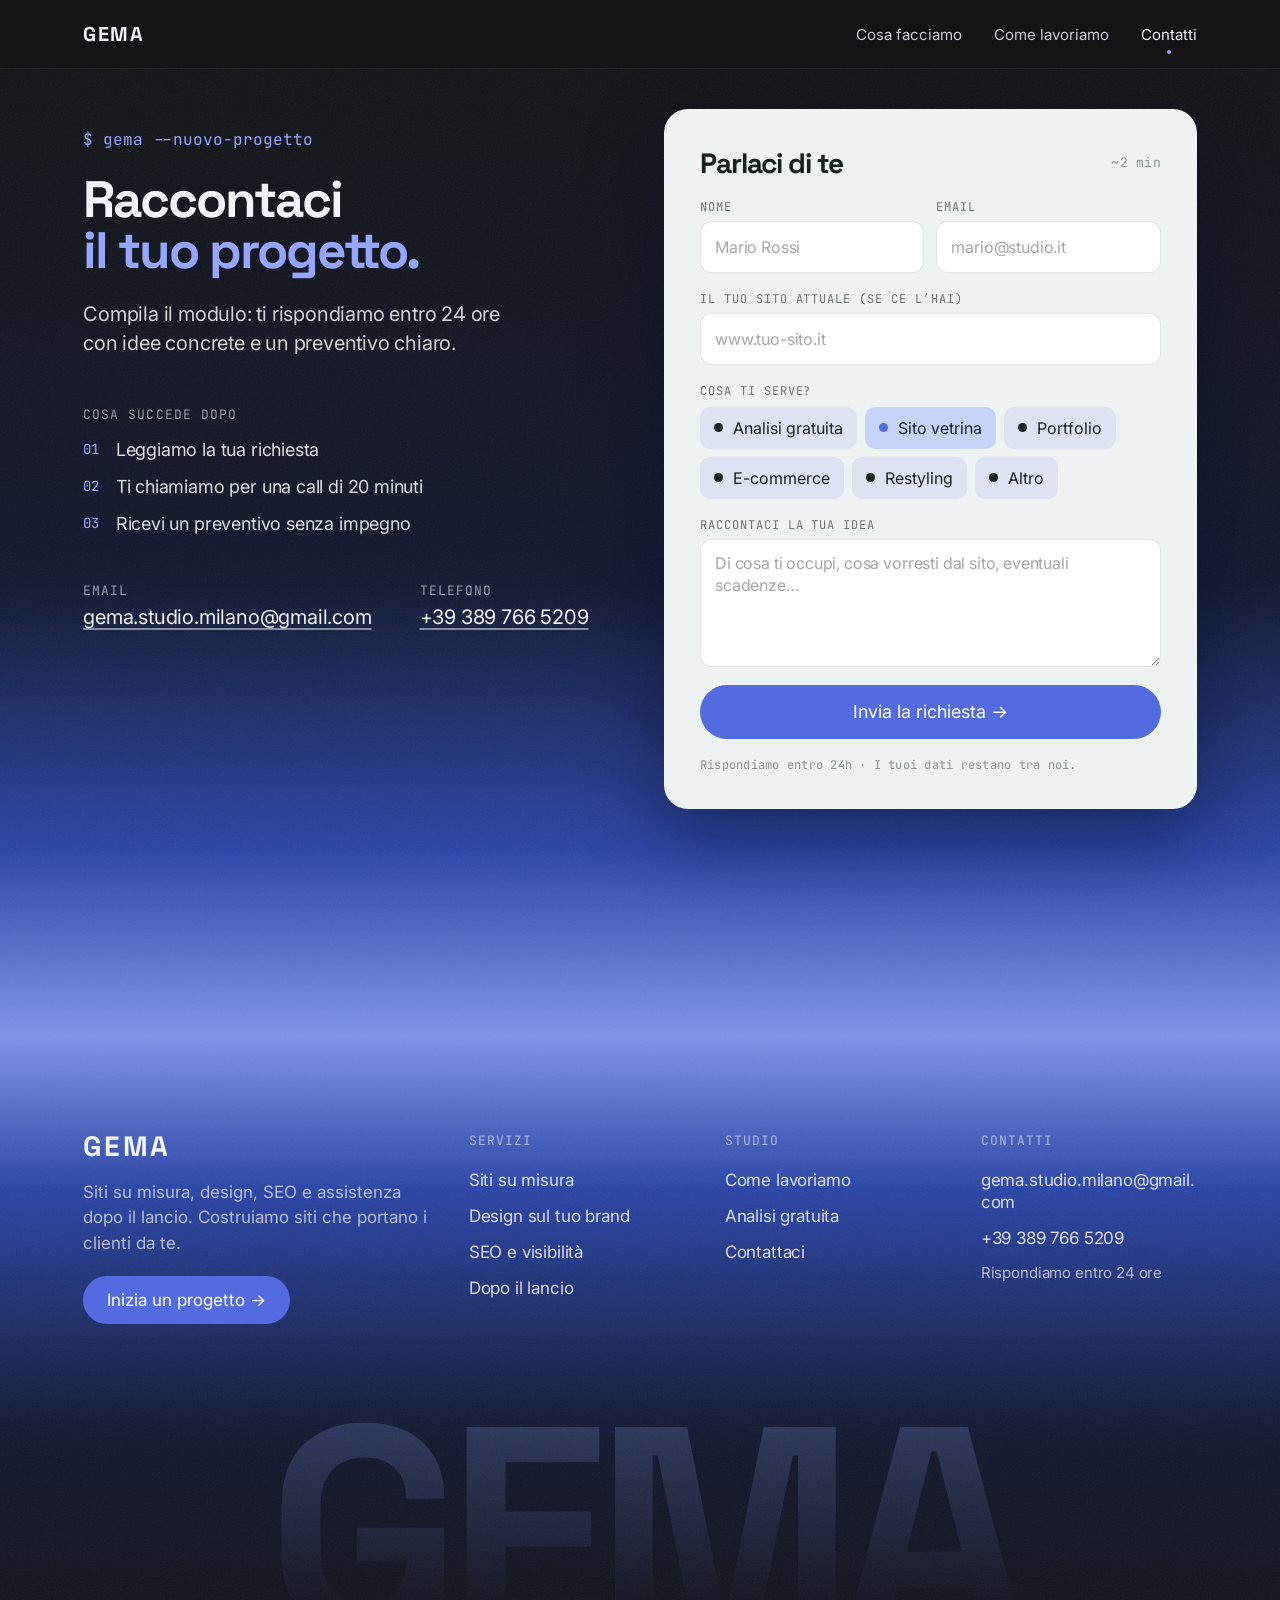
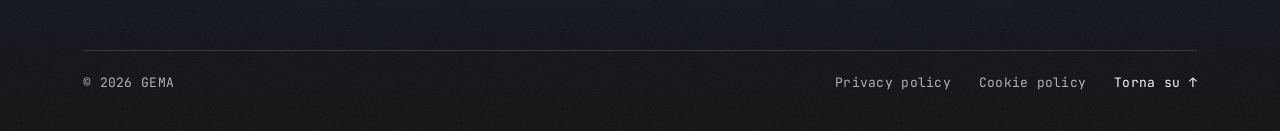
==== commit b32a247b: "Contatti veri, via P.IVA, social e recensione finta - Telefono +39 389 766 5209 e email gema.studio." ====
--- a/contatti.html
+++ b/contatti.html
@@ -48,8 +48,8 @@
         </ol>
       </div>
       <div class="direct reveal" style="--d:.22s">
-        <div><p class="mini">EMAIL</p><a href="mailto:ciao@gema.it">ciao@gema.it</a></div>
-        <div><p class="mini">TELEFONO</p><a href="tel:+390000000000">+39 000 000 0000</a></div>
+        <div><p class="mini">EMAIL</p><a href="mailto:gema.studio.milano@gmail.com">gema.studio.milano@gmail.com</a></div>
+        <div><p class="mini">TELEFONO</p><a href="tel:+393897665209">+39 389 766 5209</a></div>
       </div>
     </div>
 
@@ -101,23 +101,17 @@
         <a href="index.html#top">Analisi gratuita</a>
         <a href="#top">Contattaci</a>
       </nav>
-      <div class="fcol">
+      <div class="fcol fcontact">
         <p class="mini">CONTATTI</p>
-        <a href="mailto:ciao@gema.it">ciao@gema.it</a>
-        <a href="tel:+390000000000">+39 000 000 0000</a>
+        <a href="mailto:gema.studio.milano@gmail.com">gema.studio.milano@gmail.com</a>
+        <a href="tel:+393897665209">+39 389 766 5209</a>
         <span>Rispondiamo entro 24 ore</span>
       </div>
-      <nav class="fcol" aria-label="Social">
-        <p class="mini">SEGUICI</p>
-        <a href="#">Instagram<span class="arr">↗</span></a>
-        <a href="#">LinkedIn<span class="arr">↗</span></a>
-        <a href="#">Behance<span class="arr">↗</span></a>
-      </nav>
     </div>
   </div>
   <p class="fmark" aria-hidden="true">GEMA</p>
   <div class="bottom">
-    <div class="brand"><span>© 2026 GEMA</span><span>P.IVA 00000000000</span></div>
+    <div class="brand"><span>© 2026 GEMA</span></div>
     <div class="legal"><a href="#">Privacy policy</a><a href="#">Cookie policy</a><a class="top" href="#top">Torna su ↑</a></div>
   </div>
 </footer>
--- a/assets/css/gema.css
+++ b/assets/css/gema.css
@@ -77,11 +77,6 @@
 .slide-knob:focus-visible{outline:2px solid var(--accent);outline-offset:3px}
 .slide.done .slide-knob{background:#fff;color:var(--btn)}
 .scroll-hint{position:absolute;left:var(--pad);bottom:104px;display:flex;align-items:center;gap:20px;font:400 14px/normal var(--mono);color:var(--ink-70)}
-.review{position:absolute;right:var(--pad);bottom:103px;width:380px;display:flex;flex-direction:column;gap:16px;padding:24px 28px;border:1px solid rgba(242,244,247,.14);border-radius:24px;background:rgba(20,20,20,.85);-webkit-backdrop-filter:blur(8px);backdrop-filter:blur(8px)}
-.review .cmd{font-size:13px;letter-spacing:.02em}
-.review blockquote{margin:0;font:400 21px/1.35 var(--sans);letter-spacing:-.01em}
-.review .who{display:flex;align-items:center;justify-content:space-between;gap:12px;font:400 15px/normal var(--sans);color:var(--ink-70)}
-.review .stars{color:var(--accent)}
 
 /* ---------- [02] Cosa facciamo ---------- */
 .services{position:relative;height:400vh}
@@ -212,14 +207,14 @@
 .closing .cmd{color:var(--ink)}
 .closing h2{font-size:clamp(36px,4.76vw,72px);letter-spacing:-.04em}
 .closing .btn{height:64px;padding:0 36px;font-size:20px}
-.fgrid{display:grid;grid-template-columns:minmax(0,1.6fr) repeat(4,minmax(0,1fr));gap:48px 40px;padding-top:56px}
+.fgrid{display:grid;grid-template-columns:minmax(0,1.6fr) repeat(3,minmax(0,1fr));gap:48px 40px;padding-top:56px}
 .fbrand{display:flex;flex-direction:column;align-items:flex-start;gap:20px;max-width:360px}
 .fbrand .logo{font:700 28px/1 var(--display);letter-spacing:.08em}
 .fbrand p{font:400 17px/1.5 var(--sans);color:var(--ink-70)}
 .btn-sm{height:48px;padding:0 24px;font-size:17px}
 .fcol{display:flex;flex-direction:column;align-items:flex-start;gap:14px}
 .fcol .mini{margin-bottom:6px}
-.fcol a,.fcol span{font:400 17px/1.3 var(--sans);letter-spacing:-.01em;color:rgba(242,244,247,.88);transition:color .2s}
+.fcol a,.fcol span{overflow-wrap:anywhere;font:400 17px/1.3 var(--sans);letter-spacing:-.01em;color:rgba(242,244,247,.88);transition:color .2s}
 .fcol span{color:var(--ink-70);font-size:15px}
 .fcol a:hover{color:#fff}
 .fcol a .arr{display:inline-block;margin-left:4px;color:var(--accent);transition:transform .2s var(--ease)}
@@ -281,8 +276,7 @@
   .contact h1{font-size:clamp(40px,4vw,76px)}
 }
 @media (max-width:1180px){
-  .review{display:none}
-  .fgrid{grid-template-columns:repeat(3,minmax(0,1fr))}
+    .fgrid{grid-template-columns:repeat(3,minmax(0,1fr))}
   .fbrand{grid-column:1/-1;max-width:520px}
   .contact .wrap{grid-template-columns:1fr}
   .form-card{max-width:656px;margin-top:0}
@@ -342,6 +336,7 @@
   .footer{padding-top:110px}
   .closing{margin-bottom:96px}
   .fgrid{grid-template-columns:1fr 1fr;gap:40px 24px}
+  .fcontact{grid-column:1/-1}
   .fbrand{grid-column:1/-1}
   .fmark{margin-top:64px}
   .bottom{flex-direction:column;align-items:flex-start;gap:16px}
